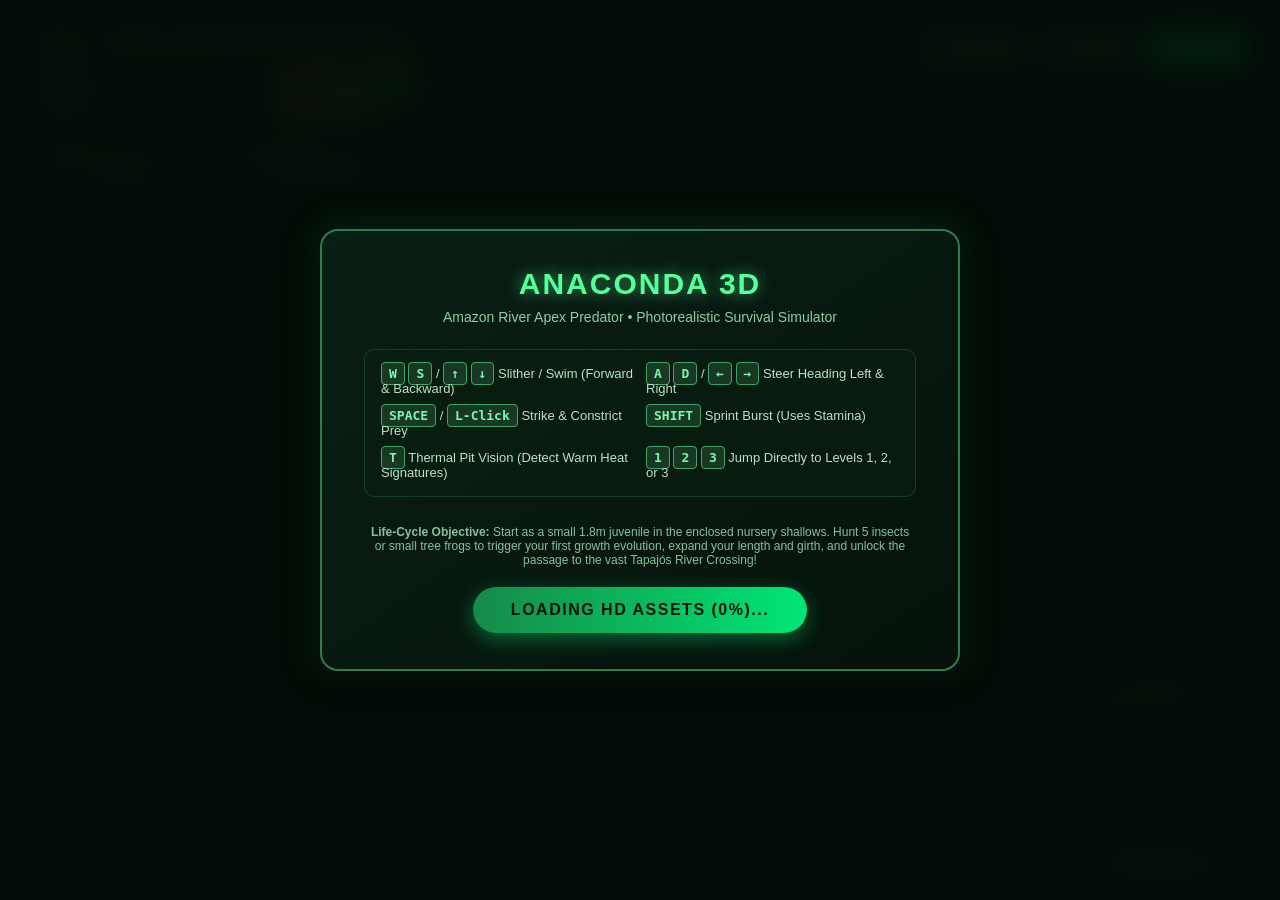
==== docs/index.html @ 53c2cc7c "Add GitHub Pages web game deployment, docs folder, and direct play links" ====
<!DOCTYPE html>
<html lang="en">
<head>
  <meta charset="UTF-8">
  <meta name="viewport" content="width=device-width, initial-scale=1.0, maximum-scale=1.0, user-scalable=no">
  <title>Anaconda: Amazon River Apex 3D - Photorealistic Survival</title>
  <link rel="stylesheet" href="style.css">
</head>
<body>
  <!-- 3D WebGL Canvas Container -->
  <div id="game-container">
    <canvas id="game-canvas"></canvas>
  </div>

  <!-- Thermal Vision CRT Scanline Screen Overlay -->
  <div id="thermal-overlay">
    <div class="thermal-scanlines"></div>
  </div>

  <!-- Fullscreen Dynamic Evolution Banner -->
  <div id="evolution-banner">
    <div class="evolution-heading">METAMORPHOSIS & EVOLUTION</div>
    <div class="evolution-title">Sub-Adult Evolution: Girth & Length Expanded!</div>
    <div class="evolution-desc">You are now large enough to navigate deep water channels and hunt mammals!</div>
  </div>

  <!-- In-Game UI Layer -->
  <div id="ui-overlay">
    <!-- Top HUD Bar -->
    <div class="top-bar">
      <!-- Player Stats & Growth Progression -->
      <div class="stats-panel interactive">
        <div class="current-level-badge">
          <span id="level-name-val">Level 1: The Shallows (Nursery Mudbank)</span>
          <span id="growth-stage-badge">STAGE 1</span>
        </div>

        <div class="stat-row">
          <span>Health</span>
          <div class="bar-container">
            <div id="health-fill" class="bar-fill"></div>
          </div>
        </div>
        <div class="stat-row">
          <span>Stamina</span>
          <div class="bar-container">
            <div id="stamina-fill" class="bar-fill"></div>
          </div>
        </div>
        <div class="stat-row">
          <span>Satiety</span>
          <div class="bar-container">
            <div id="hunger-fill" class="bar-fill"></div>
          </div>
        </div>

        <div class="info-display">
          <div class="info-item">SCORE: <span id="score-val">0</span></div>
          <div class="info-item">LENGTH: <span id="length-val">1.8m</span></div>
          <div class="info-item">GROWTH: <span id="apex-val">Juvenile</span></div>
          <div class="info-item">PREY: <span id="prey-count-val">0 (5 to evolve)</span></div>
        </div>
      </div>

      <!-- Quick Action Controls -->
      <div class="controls-panel interactive">
        <button id="btn-next-level" class="hud-btn" style="display:none;" title="Advance to Next Amazon Level">ADVANCE LEVEL &rarr;</button>
        <button id="btn-thermal" class="hud-btn" title="Toggle Thermal Pit Vision (T)">[T] THERMAL</button>
        <button id="btn-camera" class="hud-btn" title="Cycle Camera Views (C)">[C] CAMERA</button>
        <button id="btn-audio" class="hud-btn active" title="Mute Audio (M)">[M] AUDIO</button>
      </div>
    </div>

    <!-- Center Reticle / Strike Crosshair -->
    <div id="crosshair">
      <div class="crosshair-circle"></div>
    </div>

    <!-- Boss Encounter Health Bar -->
    <div id="boss-bar-panel">
      <div class="boss-title">
        <span>Titan Black Caiman (Prehistoric Apex Boss)</span>
        <span id="boss-hp-text">500 / 500</span>
      </div>
      <div class="boss-bar-track">
        <div id="boss-health-fill"></div>
      </div>
    </div>

    <!-- Bottom Notification Toast Stream -->
    <div id="notification-panel"></div>

    <!-- Tactical Radar HUD (Bottom Right) with Photorealistic Ancient Wood-Vine Frame -->
    <div class="radar-panel interactive">
      <img src="assets/art/tactical_hud.jpg" class="radar-photo-frame" alt="HUD Frame">
      <canvas id="radar-canvas"></canvas>
      <div class="radar-border-ring"></div>
      <div class="radar-label">BIO-RADAR</div>
    </div>

    <!-- Mobile Virtual Controls -->
    <div id="mobile-controls">
      <div id="joystick-base" class="joystick-base">
        <div id="joystick-thumb" class="joystick-thumb"></div>
      </div>
      <div class="mobile-actions">
        <button id="btn-mobile-strike" class="mobile-btn">STRIKE</button>
        <button id="btn-mobile-thermal" class="mobile-btn">HEAT</button>
      </div>
    </div>
  </div>

  <!-- Start Game & Tutorial Modal -->
  <div id="start-modal" class="modal-overlay">
    <div class="modal-card">
      <h1 class="modal-title">ANACONDA 3D</h1>
      <p class="modal-subtitle">Amazon River Apex Predator &bull; Photorealistic Survival Simulator</p>

      <div class="guide-grid">
        <div class="guide-item"><kbd>W</kbd> <kbd>S</kbd> / <kbd>&uarr;</kbd> <kbd>&darr;</kbd> Slither / Swim (Forward & Backward)</div>
        <div class="guide-item"><kbd>A</kbd> <kbd>D</kbd> / <kbd>&larr;</kbd> <kbd>&rarr;</kbd> Steer Heading Left & Right</div>
        <div class="guide-item"><kbd>SPACE</kbd> / <kbd>L-Click</kbd> Strike & Constrict Prey</div>
        <div class="guide-item"><kbd>SHIFT</kbd> Sprint Burst (Uses Stamina)</div>
        <div class="guide-item"><kbd>T</kbd> Thermal Pit Vision (Detect Warm Heat Signatures)</div>
        <div class="guide-item"><kbd>1</kbd> <kbd>2</kbd> <kbd>3</kbd> Jump Directly to Levels 1, 2, or 3</div>
      </div>

      <p style="font-size:12px; color:#85c29d; margin-bottom: 20px;">
        <strong>Life-Cycle Objective:</strong> Start as a small 1.8m juvenile in the enclosed nursery shallows. Hunt 5 insects or small tree frogs to trigger your first growth evolution, expand your length and girth, and unlock the passage to the vast Tapajós River Crossing!
      </p>

      <button id="start-btn" class="btn-start" disabled>LOADING HD ASSETS (0%)...</button>
    </div>
  </div>

  <!-- Engine Scripts -->
  <script src="libs/three.min.js"></script>
  <script src="assets.js"></script>
  <script src="audio.js"></script>
  <script src="radar.js"></script>
  <script src="snake.js"></script>
  <script src="world.js"></script>
  <script src="entities.js"></script>
  <script src="game.js"></script>
</body>
</html>
---- docs/style.css ----
* {
  margin: 0;
  padding: 0;
  box-sizing: border-box;
  user-select: none;
  -webkit-user-select: none;
}

html, body {
  width: 100%;
  height: 100%;
  overflow: hidden;
  background-color: #050d09;
  font-family: 'Segoe UI', -apple-system, BlinkMacSystemFont, Roboto, sans-serif;
  color: #e2f4e8;
}

#game-container {
  position: absolute;
  top: 0;
  left: 0;
  width: 100%;
  height: 100%;
  z-index: 1;
}

#game-canvas {
  width: 100%;
  height: 100%;
  display: block;
}

/* UI Overlay Layer */
#ui-overlay {
  position: absolute;
  top: 0;
  left: 0;
  width: 100%;
  height: 100%;
  z-index: 10;
  pointer-events: none;
  display: flex;
  flex-direction: column;
  justify-content: space-between;
  padding: 20px;
}

.interactive {
  pointer-events: auto;
}

/* Top Status Bar */
.top-bar {
  display: flex;
  justify-content: space-between;
  align-items: flex-start;
  width: 100%;
}

.stats-panel {
  background: rgba(8, 22, 14, 0.88);
  border: 1px solid rgba(50, 190, 110, 0.4);
  border-radius: 12px;
  padding: 14px 18px;
  backdrop-filter: blur(8px);
  box-shadow: 0 4px 20px rgba(0, 0, 0, 0.6), inset 0 0 15px rgba(35, 160, 85, 0.15);
  min-width: 320px;
}

.current-level-badge {
  font-size: 11px;
  font-weight: 800;
  letter-spacing: 1.5px;
  text-transform: uppercase;
  color: #55ff99;
  margin-bottom: 8px;
  display: flex;
  justify-content: space-between;
  border-bottom: 1px solid rgba(50, 190, 110, 0.25);
  padding-bottom: 5px;
}

.stat-row {
  margin-bottom: 7px;
  display: flex;
  align-items: center;
  justify-content: space-between;
  font-size: 12px;
  letter-spacing: 1px;
  text-transform: uppercase;
  color: #a8dfbc;
}

.stat-row:last-child {
  margin-bottom: 0;
}

.bar-container {
  width: 140px;
  height: 10px;
  background: rgba(20, 40, 26, 0.8);
  border: 1px solid rgba(50, 190, 110, 0.3);
  border-radius: 5px;
  overflow: hidden;
  position: relative;
}

.bar-fill {
  height: 100%;
  transition: width 0.2s ease-out;
}

#health-fill {
  background: linear-gradient(90deg, #d32f2f, #4caf50);
  width: 100%;
}

#stamina-fill {
  background: linear-gradient(90deg, #fbc02d, #00e676);
  width: 100%;
}

#hunger-fill {
  background: linear-gradient(90deg, #e65100, #ff9800);
  width: 70%;
}

.info-display {
  display: grid;
  grid-template-columns: 1fr 1fr;
  gap: 8px 14px;
  margin-top: 10px;
  padding-top: 8px;
  border-top: 1px solid rgba(50, 190, 110, 0.2);
}

.info-item {
  font-size: 11px;
  color: #7ab890;
}

.info-item span {
  font-weight: 700;
  color: #55ff99;
  font-size: 13px;
}

/* Center Crosshair */
#crosshair {
  position: absolute;
  top: 50%;
  left: 50%;
  transform: translate(-50%, -50%);
  width: 44px;
  height: 44px;
  pointer-events: none;
  opacity: 0.7;
  transition: opacity 0.2s, transform 0.15s;
}

#crosshair.strike-ready {
  opacity: 1;
  transform: translate(-50%, -50%) scale(1.15);
}

#crosshair::before, #crosshair::after {
  content: '';
  position: absolute;
  background: rgba(85, 255, 153, 0.75);
}

#crosshair::before {
  top: 50%;
  left: 0;
  width: 100%;
  height: 2px;
  transform: translateY(-50%);
}

#crosshair::after {
  left: 50%;
  top: 0;
  width: 2px;
  height: 100%;
  transform: translateX(-50%);
}

.crosshair-circle {
  position: absolute;
  top: 50%;
  left: 50%;
  width: 24px;
  height: 24px;
  border: 2px solid rgba(85, 255, 153, 0.85);
  border-radius: 50%;
  transform: translate(-50%, -50%);
}

/* Boss Health Bar */
#boss-bar-panel {
  position: absolute;
  top: 25px;
  left: 50%;
  transform: translateX(-50%);
  width: 420px;
  max-width: 90vw;
  background: rgba(20, 10, 10, 0.9);
  border: 2px solid #ff3333;
  border-radius: 10px;
  padding: 10px 16px;
  display: none;
  box-shadow: 0 0 25px rgba(255, 30, 30, 0.4);
}

.boss-title {
  display: flex;
  justify-content: space-between;
  font-weight: 800;
  letter-spacing: 2px;
  color: #ff5555;
  font-size: 13px;
  text-transform: uppercase;
  margin-bottom: 6px;
}

.boss-bar-track {
  width: 100%;
  height: 14px;
  background: rgba(50, 20, 20, 0.8);
  border-radius: 7px;
  overflow: hidden;
  border: 1px solid rgba(255, 50, 50, 0.5);
}

#boss-health-fill {
  width: 100%;
  height: 100%;
  background: linear-gradient(90deg, #990000, #ff1a1a);
  transition: width 0.2s ease-out;
}

/* Tactical Radar Frame (Bottom-Right) */
.radar-panel {
  position: absolute;
  bottom: 24px;
  right: 24px;
  width: 190px;
  height: 190px;
  background: radial-gradient(circle, rgba(6, 28, 16, 0.92) 0%, rgba(2, 12, 6, 0.98) 100%);
  border: 3px solid #236c3e;
  border-radius: 50%;
  box-shadow: 0 0 30px rgba(10, 60, 30, 0.7), inset 0 0 20px rgba(40, 180, 90, 0.35);
  overflow: hidden;
  display: flex;
  align-items: center;
  justify-content: center;
}

#radar-canvas {
  width: 100%;
  height: 100%;
  position: relative;
  z-index: 2;
}

.radar-photo-frame {
  position: absolute;
  top: 0;
  left: 0;
  width: 100%;
  height: 100%;
  object-fit: cover;
  opacity: 0.35;
  mix-blend-mode: screen;
  pointer-events: none;
  z-index: 1;
}

.radar-border-ring {
  position: absolute;
  top: 0;
  left: 0;
  width: 100%;
  height: 100%;
  border-radius: 50%;
  border: 1px dashed rgba(85, 255, 153, 0.4);
  pointer-events: none;
  animation: radarRotate 20s linear infinite;
}

@keyframes radarRotate {
  from { transform: rotate(0deg); }
  to { transform: rotate(360deg); }
}

.radar-label {
  position: absolute;
  bottom: 6px;
  font-size: 9px;
  letter-spacing: 1.5px;
  color: #55ff99;
  text-transform: uppercase;
  font-weight: 700;
  opacity: 0.8;
}

/* Action Log / Notification Toast */
#notification-panel {
  position: absolute;
  bottom: 25px;
  left: 25px;
  display: flex;
  flex-direction: column-reverse;
  gap: 8px;
  max-width: 360px;
}

.toast-msg {
  background: rgba(8, 26, 16, 0.88);
  border-left: 4px solid #00e676;
  padding: 10px 14px;
  border-radius: 6px;
  font-size: 13px;
  color: #d8f5e3;
  backdrop-filter: blur(6px);
  animation: slideIn 0.3s ease-out;
  box-shadow: 0 4px 15px rgba(0, 0, 0, 0.5);
}

.toast-boss {
  border-left-color: #ff3333;
  color: #ffbbbb;
}

.toast-digestion {
  border-left-color: #ffb300;
  color: #fff3c4;
}

.toast-evolution {
  border-left-color: #00e5ff;
  color: #e0f7fa;
  font-weight: 700;
  box-shadow: 0 0 20px rgba(0, 229, 255, 0.4);
}

@keyframes slideIn {
  from { opacity: 0; transform: translateX(-20px); }
  to { opacity: 1; transform: translateX(0); }
}

/* Controls Guide & Quick Actions (Top Right) */
.controls-panel {
  background: rgba(8, 22, 14, 0.88);
  border: 1px solid rgba(50, 190, 110, 0.4);
  border-radius: 12px;
  padding: 12px 16px;
  backdrop-filter: blur(8px);
  display: flex;
  gap: 10px;
}

.hud-btn {
  background: rgba(20, 50, 32, 0.8);
  border: 1px solid rgba(85, 255, 153, 0.5);
  color: #c5edd4;
  padding: 7px 12px;
  border-radius: 6px;
  font-size: 12px;
  font-weight: 600;
  cursor: pointer;
  letter-spacing: 0.5px;
  transition: all 0.2s;
}

.hud-btn:hover {
  background: rgba(40, 100, 60, 0.9);
  color: #ffffff;
  box-shadow: 0 0 10px rgba(85, 255, 153, 0.5);
}

.hud-btn.active {
  background: #00e676;
  color: #04180c;
  font-weight: 800;
  box-shadow: 0 0 15px #00e676;
}

/* Fullscreen Evolution Banner */
#evolution-banner {
  position: absolute;
  top: 15%;
  left: 50%;
  transform: translateX(-50%);
  background: linear-gradient(135deg, rgba(4, 25, 14, 0.95), rgba(1, 14, 7, 0.98));
  border: 2px solid #00e676;
  border-radius: 16px;
  padding: 24px 40px;
  box-shadow: 0 0 40px rgba(0, 230, 118, 0.5), inset 0 0 25px rgba(0, 230, 118, 0.2);
  display: none;
  flex-direction: column;
  align-items: center;
  z-index: 50;
  pointer-events: none;
  animation: bannerFade 4.5s ease-out forwards;
}

.evolution-heading {
  font-size: 13px;
  letter-spacing: 3px;
  text-transform: uppercase;
  color: #ffeb3b;
  font-weight: 800;
  margin-bottom: 6px;
}

.evolution-title {
  font-size: 22px;
  font-weight: 900;
  color: #ffffff;
  text-shadow: 0 0 15px #00e676;
  text-align: center;
  margin-bottom: 8px;
}

.evolution-desc {
  font-size: 13px;
  color: #a8e5be;
}

@keyframes bannerFade {
  0% { opacity: 0; transform: translate(-50%, -20px) scale(0.95); }
  10% { opacity: 1; transform: translate(-50%, 0) scale(1); }
  85% { opacity: 1; transform: translate(-50%, 0) scale(1); }
  100% { opacity: 0; transform: translate(-50%, -10px) scale(0.98); }
}

/* Fullscreen Modals */
.modal-overlay {
  position: absolute;
  top: 0;
  left: 0;
  width: 100%;
  height: 100%;
  background: rgba(4, 14, 8, 0.92);
  backdrop-filter: blur(12px);
  z-index: 100;
  display: flex;
  align-items: center;
  justify-content: center;
  pointer-events: auto;
}

.modal-card {
  background: linear-gradient(145deg, #0a1f14, #05120a);
  border: 2px solid #2e7d4d;
  border-radius: 18px;
  padding: 36px 42px;
  max-width: 640px;
  width: 90%;
  box-shadow: 0 10px 40px rgba(0, 0, 0, 0.8), 0 0 35px rgba(35, 160, 85, 0.3);
  text-align: center;
}

.modal-title {
  font-size: 30px;
  font-weight: 900;
  letter-spacing: 2px;
  text-transform: uppercase;
  color: #55ff99;
  text-shadow: 0 0 15px rgba(85, 255, 153, 0.6);
  margin-bottom: 8px;
}

.modal-subtitle {
  font-size: 14px;
  color: #8acfa4;
  margin-bottom: 24px;
}

.guide-grid {
  display: grid;
  grid-template-columns: 1fr 1fr;
  gap: 12px;
  text-align: left;
  margin-bottom: 28px;
  background: rgba(10, 30, 18, 0.65);
  padding: 16px;
  border-radius: 10px;
  border: 1px solid rgba(50, 150, 90, 0.3);
}

.guide-item {
  font-size: 13px;
  color: #b7e3c8;
}

.guide-item kbd {
  background: #183824;
  border: 1px solid #3ca568;
  padding: 3px 7px;
  border-radius: 4px;
  color: #79f8b1;
  font-weight: 700;
  font-family: monospace;
}

.btn-start {
  background: linear-gradient(90deg, #168a48, #00e676);
  color: #031409;
  border: none;
  font-size: 16px;
  font-weight: 800;
  letter-spacing: 1.5px;
  padding: 14px 38px;
  border-radius: 30px;
  cursor: pointer;
  box-shadow: 0 6px 20px rgba(0, 230, 118, 0.4);
  transition: transform 0.2s, box-shadow 0.2s;
  text-transform: uppercase;
}

.btn-start:hover {
  transform: translateY(-2px);
  box-shadow: 0 8px 30px rgba(0, 230, 118, 0.7);
}

/* Thermal Vision Screen Shader Overlay */
#thermal-overlay {
  position: absolute;
  top: 0;
  left: 0;
  width: 100%;
  height: 100%;
  pointer-events: none;
  z-index: 5;
  display: none;
  mix-blend-mode: screen;
  background: radial-gradient(circle, rgba(0, 150, 255, 0.18) 0%, rgba(20, 0, 70, 0.55) 100%);
}

#thermal-overlay.active {
  display: block;
}

.thermal-scanlines {
  position: absolute;
  top: 0;
  left: 0;
  width: 100%;
  height: 100%;
  background: repeating-linear-gradient(
    to bottom,
    transparent 0px,
    transparent 3px,
    rgba(0, 240, 255, 0.08) 3px,
    rgba(0, 240, 255, 0.08) 5px
  );
}

/* Mobile Virtual Joystick */
#mobile-controls {
  position: absolute;
  bottom: 25px;
  left: 25px;
  display: none;
  gap: 20px;
  pointer-events: auto;
}

.joystick-base {
  width: 120px;
  height: 120px;
  background: rgba(10, 35, 20, 0.65);
  border: 2px solid rgba(85, 255, 153, 0.5);
  border-radius: 50%;
  position: relative;
  touch-action: none;
}

.joystick-thumb {
  width: 50px;
  height: 50px;
  background: radial-gradient(circle, #55ff99, #1b6338);
  border-radius: 50%;
  position: absolute;
  top: 35px;
  left: 35px;
  box-shadow: 0 0 15px rgba(85, 255, 153, 0.7);
}

.mobile-actions {
  display: flex;
  flex-direction: column;
  gap: 12px;
  justify-content: flex-end;
}

.mobile-btn {
  width: 56px;
  height: 56px;
  border-radius: 50%;
  background: rgba(16, 45, 26, 0.85);
  border: 2px solid #55ff99;
  color: #ffffff;
  font-size: 11px;
  font-weight: 800;
  display: flex;
  align-items: center;
  justify-content: center;
  text-transform: uppercase;
}

@media (max-width: 800px) {
  #mobile-controls {
    display: flex;
  }
  .controls-panel {
    display: none;
  }
  .radar-panel {
    width: 140px;
    height: 140px;
    bottom: 15px;
    right: 15px;
  }
}
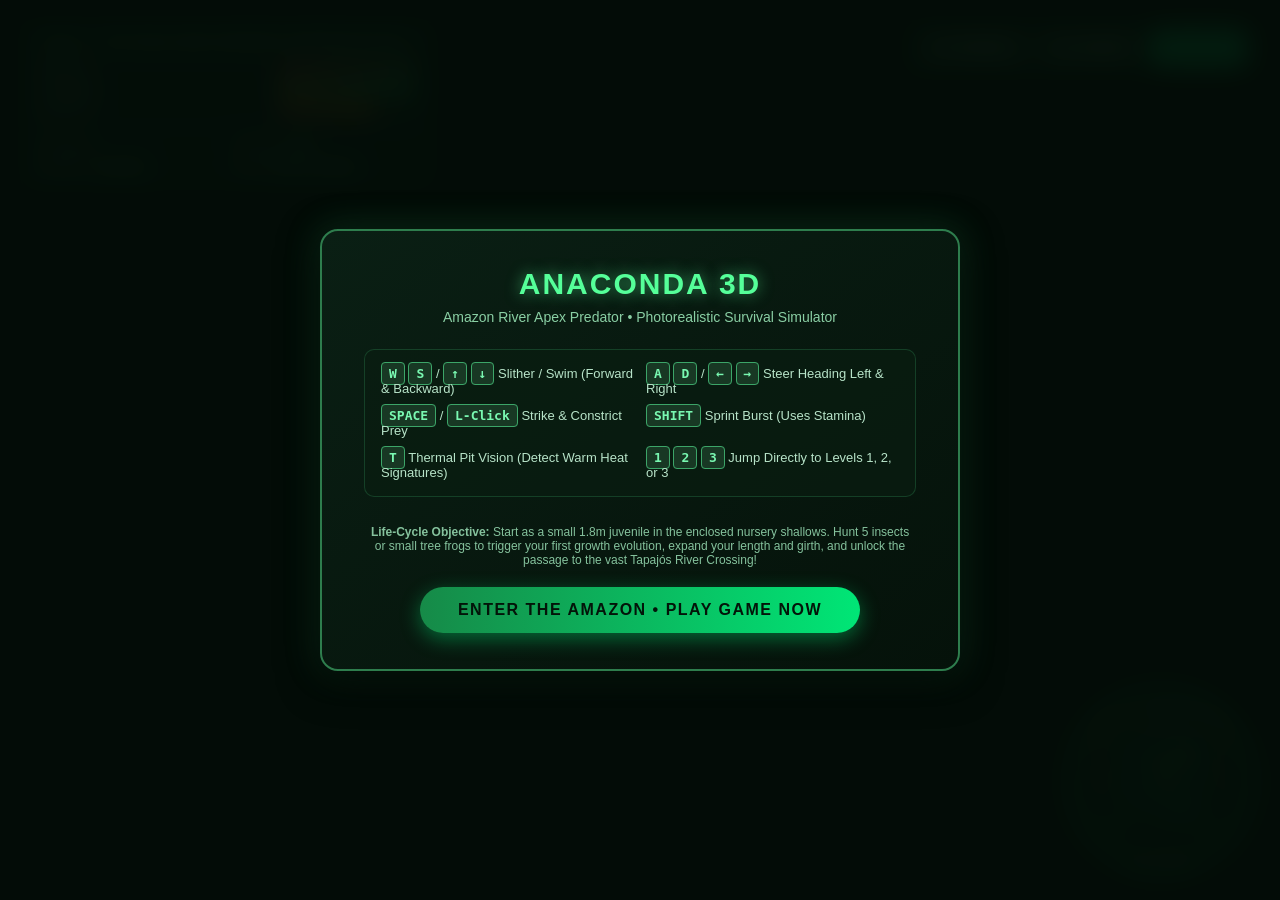
==== commit 210a637a: "Deploy 3D Anaconda survival game to repository root and docs with .nojekyll and syntax fixes" ====
--- a/docs/index.html
+++ b/docs/index.html
@@ -129,7 +129,7 @@
         <strong>Life-Cycle Objective:</strong> Start as a small 1.8m juvenile in the enclosed nursery shallows. Hunt 5 insects or small tree frogs to trigger your first growth evolution, expand your length and girth, and unlock the passage to the vast Tapajós River Crossing!
       </p>
 
-      <button id="start-btn" class="btn-start" disabled>LOADING HD ASSETS (0%)...</button>
+      <button id="start-btn" class="btn-start">ENTER THE AMAZON &bull; PLAY GAME NOW</button>
     </div>
   </div>
 
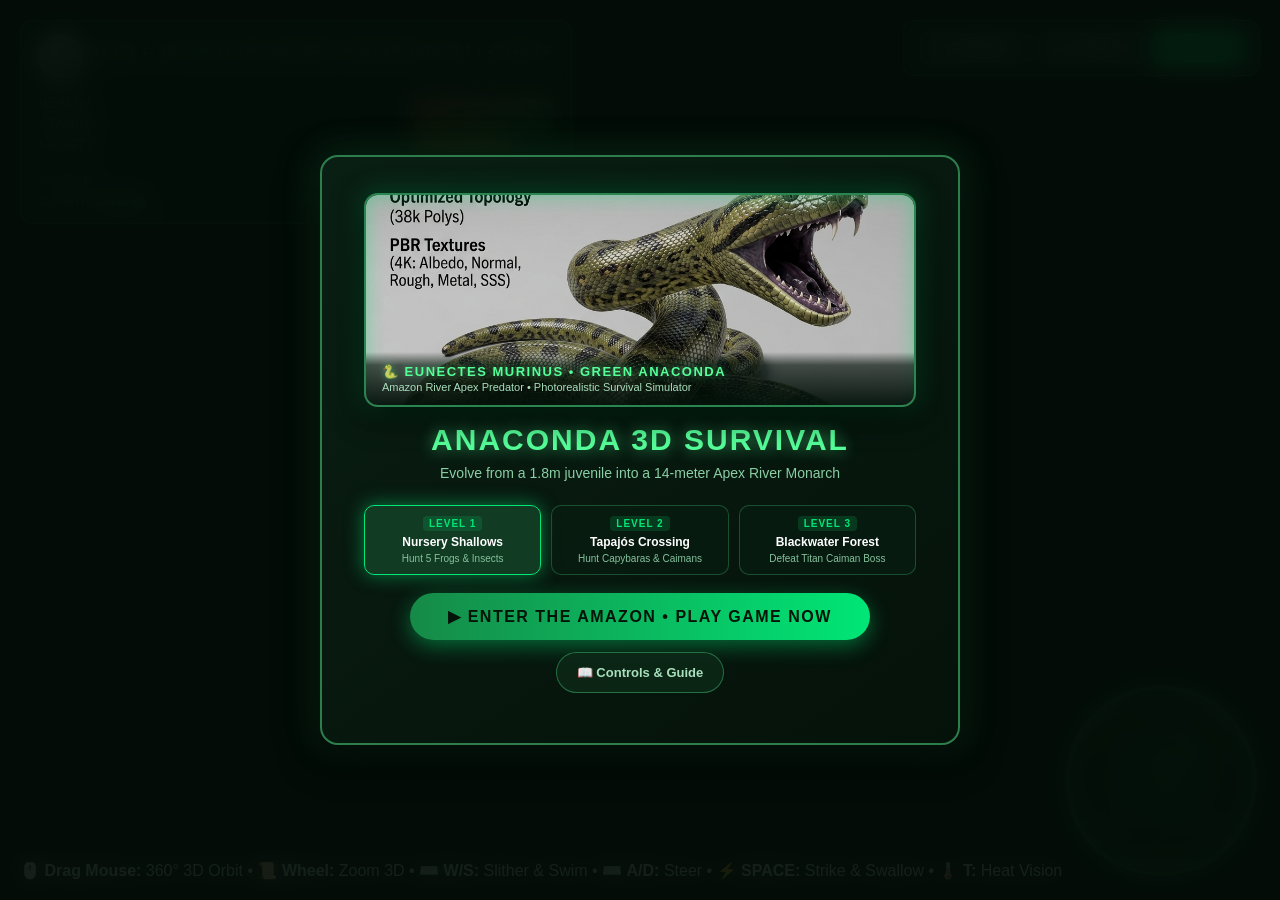
==== commit 5f5fc406: "Add hero Python image, interactive menu with level selection, floating action HUD, continuous slithe" ====
--- a/docs/index.html
+++ b/docs/index.html
@@ -28,11 +28,14 @@
   <div id="ui-overlay">
     <!-- Top HUD Bar -->
     <div class="top-bar">
-      <!-- Player Stats & Growth Progression -->
+      <!-- Player Stats & Growth Progression with Python Avatar -->
       <div class="stats-panel interactive">
-        <div class="current-level-badge">
-          <span id="level-name-val">Level 1: The Shallows (Nursery Mudbank)</span>
-          <span id="growth-stage-badge">STAGE 1</span>
+        <div class="hud-header-row">
+          <img src="assets/art/anaconda_model.jpg" class="python-hud-avatar" alt="Python / Anaconda">
+          <div class="current-level-badge">
+            <span id="level-name-val">Level 1: The Shallows (Nursery Mudbank)</span>
+            <span id="growth-stage-badge">STAGE 1 &bull; JUVENILE</span>
+          </div>
         </div>
 
         <div class="stat-row">
@@ -87,6 +90,21 @@
       </div>
     </div>
 
+    <!-- Persistent Bottom 3D Controls Hint Badge -->
+    <div class="controls-hint-badge">
+      <span>🖱️ <b>Drag Mouse:</b> 360° 3D Orbit</span>
+      <span class="dot">•</span>
+      <span>📜 <b>Wheel:</b> Zoom 3D</span>
+      <span class="dot">•</span>
+      <span>⌨️ <b>W/S:</b> Slither &amp; Swim</span>
+      <span class="dot">•</span>
+      <span>⌨️ <b>A/D:</b> Steer</span>
+      <span class="dot">•</span>
+      <span>⚡ <b>SPACE:</b> Strike &amp; Swallow</span>
+      <span class="dot">•</span>
+      <span>🌡️ <b>T:</b> Heat Vision</span>
+    </div>
+
     <!-- Bottom Notification Toast Stream -->
     <div id="notification-panel"></div>
 
@@ -107,29 +125,66 @@
         <button id="btn-mobile-strike" class="mobile-btn">STRIKE</button>
         <button id="btn-mobile-thermal" class="mobile-btn">HEAT</button>
       </div>
-    </div>
-  </div>
-
-  <!-- Start Game & Tutorial Modal -->
+    <!-- Desktop & Mobile In-Game Floating Action HUD -->
+    <div id="action-hud" class="interactive">
+      <button id="hud-steer-left" class="hud-action-btn" title="Steer Left (A / Left Arrow)">◀ STEER</button>
+      <button id="hud-strike" class="hud-action-btn strike-btn" title="Strike Prey (Space / Click)">🎯 STRIKE</button>
+      <button id="hud-boost" class="hud-action-btn boost-btn" title="Sprint Boost (Shift / W)">⚡ BOOST</button>
+      <button id="hud-steer-right" class="hud-action-btn" title="Steer Right (D / Right Arrow)">STEER ▶</button>
+    </div>
+  </div>
+
+  <!-- Start Game & Interactive Menu Modal -->
   <div id="start-modal" class="modal-overlay">
     <div class="modal-card">
-      <h1 class="modal-title">ANACONDA 3D</h1>
-      <p class="modal-subtitle">Amazon River Apex Predator &bull; Photorealistic Survival Simulator</p>
-
-      <div class="guide-grid">
-        <div class="guide-item"><kbd>W</kbd> <kbd>S</kbd> / <kbd>&uarr;</kbd> <kbd>&darr;</kbd> Slither / Swim (Forward & Backward)</div>
+      <!-- Hero Python Image Banner -->
+      <div class="hero-python-card">
+        <div class="hero-img-frame">
+          <img src="assets/art/anaconda_model.jpg" alt="Realistic Green Anaconda Python" class="hero-python-img" id="hero-python-img">
+          <div class="hero-glow-border"></div>
+          <div class="hero-caption">
+            <span class="species-title">🐍 EUNECTES MURINUS &bull; GREEN ANACONDA</span>
+            <span class="species-sub">Amazon River Apex Predator &bull; Photorealistic Survival Simulator</span>
+          </div>
+        </div>
+      </div>
+
+      <h1 class="modal-title">ANACONDA 3D SURVIVAL</h1>
+      <p class="modal-subtitle">Evolve from a 1.8m juvenile into a 14-meter Apex River Monarch</p>
+
+      <!-- Interactive Level Selector -->
+      <div class="level-select-row">
+        <button class="level-card active" data-level="1" id="lvl-card-1">
+          <span class="lvl-badge">LEVEL 1</span>
+          <span class="lvl-title">Nursery Shallows</span>
+          <span class="lvl-desc">Hunt 5 Frogs & Insects</span>
+        </button>
+        <button class="level-card" data-level="2" id="lvl-card-2">
+          <span class="lvl-badge">LEVEL 2</span>
+          <span class="lvl-title">Tapajós Crossing</span>
+          <span class="lvl-desc">Hunt Capybaras & Caimans</span>
+        </button>
+        <button class="level-card" data-level="3" id="lvl-card-3">
+          <span class="lvl-badge">LEVEL 3</span>
+          <span class="lvl-title">Blackwater Forest</span>
+          <span class="lvl-desc">Defeat Titan Caiman Boss</span>
+        </button>
+      </div>
+
+      <!-- Action Buttons -->
+      <div class="menu-action-buttons">
+        <button id="start-btn" class="btn-start pulse-btn">▶ ENTER THE AMAZON &bull; PLAY GAME NOW</button>
+        <button id="btn-toggle-guide" class="btn-guide-toggle">📖 Controls & Guide</button>
+      </div>
+
+      <div id="guide-drawer" class="guide-grid" style="display:none;">
+        <div class="guide-item"><kbd>W</kbd> <kbd>S</kbd> / <kbd>&uarr;</kbd> <kbd>&darr;</kbd> Sprint / Stalking Slowdown</div>
         <div class="guide-item"><kbd>A</kbd> <kbd>D</kbd> / <kbd>&larr;</kbd> <kbd>&rarr;</kbd> Steer Heading Left & Right</div>
         <div class="guide-item"><kbd>SPACE</kbd> / <kbd>L-Click</kbd> Strike & Constrict Prey</div>
         <div class="guide-item"><kbd>SHIFT</kbd> Sprint Burst (Uses Stamina)</div>
-        <div class="guide-item"><kbd>T</kbd> Thermal Pit Vision (Detect Warm Heat Signatures)</div>
-        <div class="guide-item"><kbd>1</kbd> <kbd>2</kbd> <kbd>3</kbd> Jump Directly to Levels 1, 2, or 3</div>
-      </div>
-
-      <p style="font-size:12px; color:#85c29d; margin-bottom: 20px;">
-        <strong>Life-Cycle Objective:</strong> Start as a small 1.8m juvenile in the enclosed nursery shallows. Hunt 5 insects or small tree frogs to trigger your first growth evolution, expand your length and girth, and unlock the passage to the vast Tapajós River Crossing!
-      </p>
-
-      <button id="start-btn" class="btn-start">ENTER THE AMAZON &bull; PLAY GAME NOW</button>
+        <div class="guide-item"><kbd>T</kbd> Thermal Pit Vision (Detect Heat Signatures)</div>
+        <div class="guide-item"><kbd>Mouse Move</kbd> Natural Pointer Steering</div>
+      </div>
     </div>
   </div>
 
--- a/docs/style.css
+++ b/docs/style.css
@@ -625,3 +625,239 @@
     right: 15px;
   }
 }
+
+/* ==========================================================================
+   Hero Python Image Banner & Interactive Game UI Overhaul
+   ========================================================================== */
+
+/* Hero Python Image Card */
+.hero-python-card {
+  width: 100%;
+  margin-bottom: 16px;
+  position: relative;
+  border-radius: 14px;
+  overflow: hidden;
+  box-shadow: 0 8px 32px rgba(0, 0, 0, 0.85), 0 0 25px rgba(0, 230, 118, 0.35);
+  border: 2px solid rgba(85, 255, 153, 0.5);
+  background: #020b06;
+}
+
+.hero-img-frame {
+  position: relative;
+  width: 100%;
+  height: 210px;
+  overflow: hidden;
+  background: #041009;
+}
+
+.hero-python-img {
+  width: 100%;
+  height: 100%;
+  object-fit: cover;
+  object-position: center 30%;
+  display: block;
+  transition: transform 0.6s cubic-bezier(0.2, 0.8, 0.2, 1);
+}
+
+.hero-python-card:hover .hero-python-img {
+  transform: scale(1.05);
+}
+
+.hero-glow-border {
+  position: absolute;
+  top: 0;
+  left: 0;
+  right: 0;
+  bottom: 0;
+  box-shadow: inset 0 0 20px rgba(0, 230, 118, 0.4);
+  pointer-events: none;
+}
+
+.hero-caption {
+  position: absolute;
+  bottom: 0;
+  left: 0;
+  right: 0;
+  padding: 12px 16px;
+  background: linear-gradient(0deg, rgba(2, 15, 8, 0.95) 0%, rgba(2, 15, 8, 0.65) 75%, transparent 100%);
+  display: flex;
+  flex-direction: column;
+  text-align: left;
+}
+
+.species-title {
+  font-size: 13px;
+  font-weight: 800;
+  letter-spacing: 1.5px;
+  color: #55ff99;
+  text-shadow: 0 0 8px rgba(85, 255, 153, 0.5);
+}
+
+.species-sub {
+  font-size: 11px;
+  color: #a8dfbc;
+  margin-top: 2px;
+}
+
+/* Python HUD Avatar */
+.hud-header-row {
+  display: flex;
+  align-items: center;
+  gap: 12px;
+  margin-bottom: 10px;
+  border-bottom: 1px solid rgba(50, 190, 110, 0.25);
+  padding-bottom: 6px;
+}
+
+.python-hud-avatar {
+  width: 44px;
+  height: 44px;
+  border-radius: 50%;
+  object-fit: cover;
+  border: 2px solid #55ff99;
+  box-shadow: 0 0 12px rgba(85, 255, 153, 0.45);
+}
+
+/* Interactive Level Select Row */
+.level-select-row {
+  display: grid;
+  grid-template-columns: repeat(3, 1fr);
+  gap: 10px;
+  margin-bottom: 18px;
+}
+
+.level-card {
+  background: rgba(8, 28, 16, 0.75);
+  border: 1.5px solid rgba(50, 160, 95, 0.4);
+  border-radius: 10px;
+  padding: 10px 8px;
+  cursor: pointer;
+  display: flex;
+  flex-direction: column;
+  align-items: center;
+  gap: 4px;
+  transition: all 0.25s ease;
+  color: #e2f4e8;
+}
+
+.level-card:hover {
+  background: rgba(14, 48, 28, 0.92);
+  border-color: #55ff99;
+  transform: translateY(-2px);
+  box-shadow: 0 4px 15px rgba(0, 230, 118, 0.3);
+}
+
+.level-card.active {
+  background: rgba(18, 62, 36, 0.95);
+  border-color: #00e676;
+  box-shadow: 0 0 18px rgba(0, 230, 118, 0.5);
+}
+
+.lvl-badge {
+  font-size: 10px;
+  font-weight: 800;
+  letter-spacing: 1px;
+  color: #00e676;
+  background: rgba(0, 230, 118, 0.15);
+  padding: 2px 6px;
+  border-radius: 4px;
+}
+
+.lvl-title {
+  font-size: 12px;
+  font-weight: 700;
+  color: #ffffff;
+}
+
+.lvl-desc {
+  font-size: 10px;
+  color: #85c29d;
+  text-align: center;
+}
+
+/* Action Buttons & Pulse */
+.menu-action-buttons {
+  display: flex;
+  gap: 12px;
+  justify-content: center;
+  align-items: center;
+  margin-bottom: 14px;
+  flex-wrap: wrap;
+}
+
+.pulse-btn {
+  animation: pulseGlow 1.8s infinite;
+}
+
+@keyframes pulseGlow {
+  0% { box-shadow: 0 0 15px rgba(0, 230, 118, 0.4); transform: scale(1); }
+  50% { box-shadow: 0 0 30px rgba(0, 230, 118, 0.85); transform: scale(1.02); }
+  100% { box-shadow: 0 0 15px rgba(0, 230, 118, 0.4); transform: scale(1); }
+}
+
+.btn-guide-toggle {
+  background: rgba(14, 40, 24, 0.85);
+  border: 1px solid rgba(85, 255, 153, 0.35);
+  color: #a8dfbc;
+  padding: 12px 20px;
+  border-radius: 25px;
+  cursor: pointer;
+  font-weight: 700;
+  font-size: 13px;
+  transition: all 0.2s;
+}
+
+.btn-guide-toggle:hover {
+  background: rgba(22, 65, 38, 0.95);
+  color: #55ff99;
+  border-color: #55ff99;
+}
+
+/* In-Game Floating Action HUD */
+#action-hud {
+  position: absolute;
+  bottom: 25px;
+  left: 50%;
+  transform: translateX(-50%);
+  display: flex;
+  gap: 10px;
+  z-index: 20;
+  pointer-events: auto;
+}
+
+.hud-action-btn {
+  background: rgba(6, 22, 13, 0.88);
+  border: 1.5px solid rgba(50, 190, 100, 0.45);
+  color: #55ff99;
+  font-size: 13px;
+  font-weight: 800;
+  letter-spacing: 1px;
+  padding: 12px 18px;
+  border-radius: 30px;
+  cursor: pointer;
+  backdrop-filter: blur(8px);
+  box-shadow: 0 4px 15px rgba(0, 0, 0, 0.5);
+  transition: all 0.15s ease;
+  user-select: none;
+  -webkit-user-select: none;
+}
+
+.hud-action-btn:hover, .hud-action-btn:active {
+  background: rgba(18, 65, 36, 0.95);
+  border-color: #00e676;
+  transform: scale(1.05);
+  box-shadow: 0 0 20px rgba(0, 230, 118, 0.5);
+}
+
+.hud-action-btn.strike-btn {
+  background: linear-gradient(135deg, #1b5e20, #00c853);
+  color: #041209;
+  border-color: #69f0ae;
+}
+
+.hud-action-btn.boost-btn {
+  background: linear-gradient(135deg, #e65100, #ff9100);
+  color: #1a0800;
+  border-color: #ffd180;
+}
+
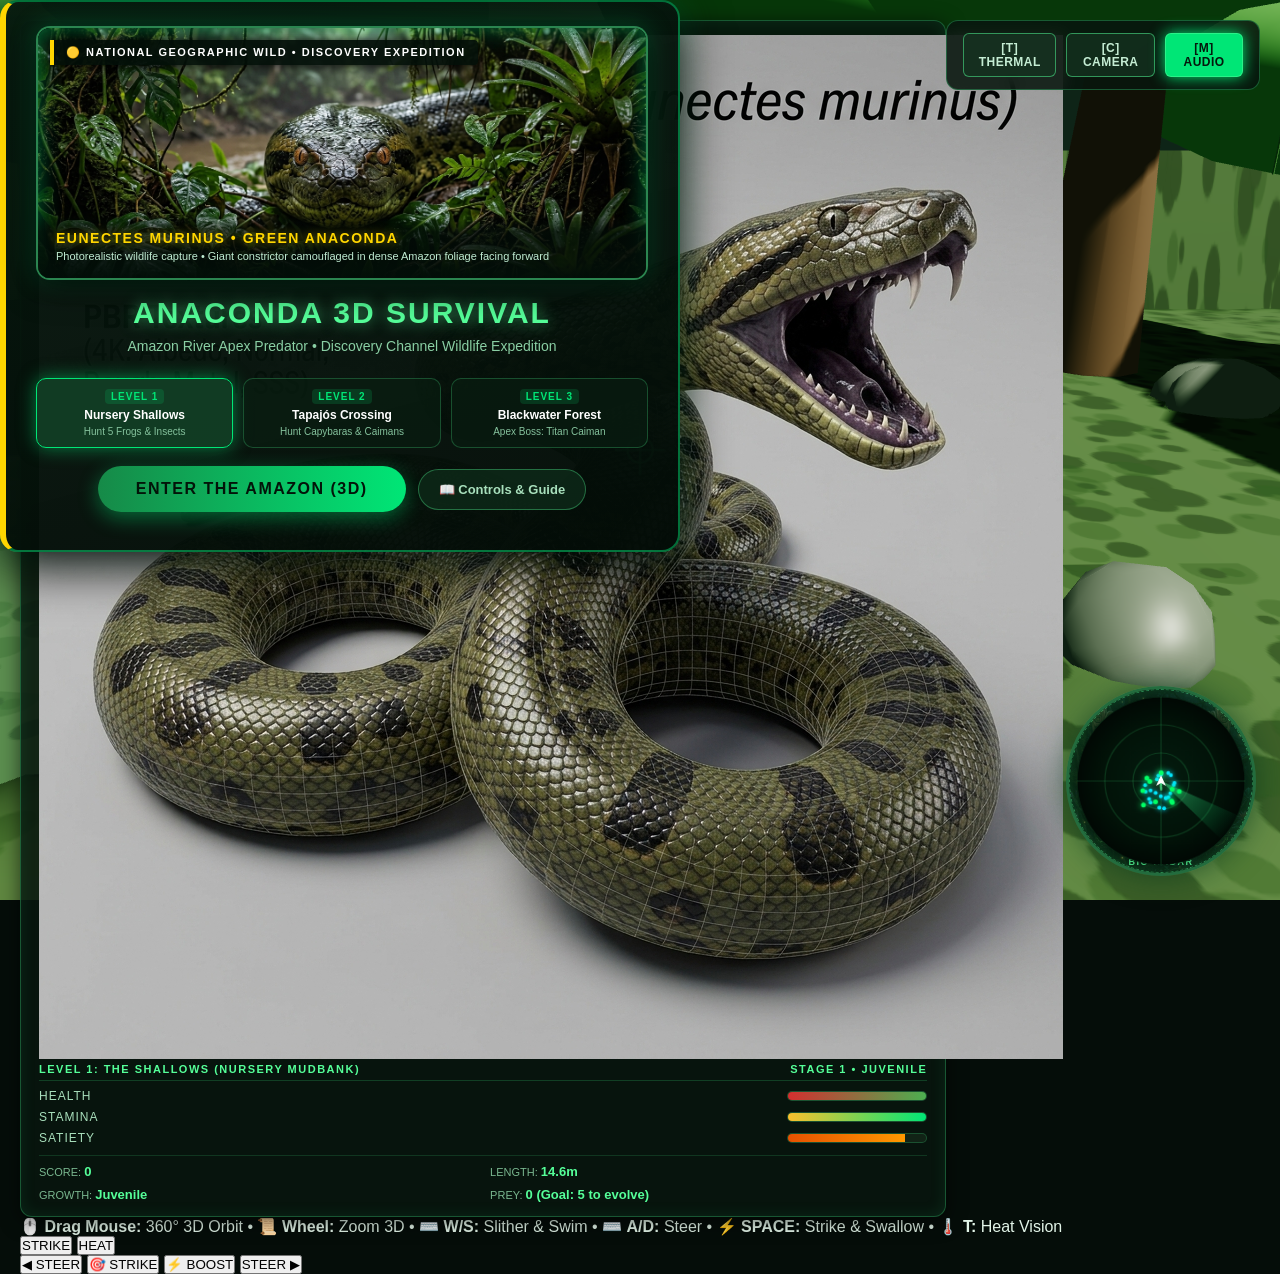
==== commit 006ba0ed: "Overhaul UI with Discovery/NatGeo Python image, fix play button launch, and add crash-proof render l" ====
--- a/docs/index.html
+++ b/docs/index.html
@@ -125,6 +125,8 @@
         <button id="btn-mobile-strike" class="mobile-btn">STRIKE</button>
         <button id="btn-mobile-thermal" class="mobile-btn">HEAT</button>
       </div>
+    </div>
+
     <!-- Desktop & Mobile In-Game Floating Action HUD -->
     <div id="action-hud" class="interactive">
       <button id="hud-steer-left" class="hud-action-btn" title="Steer Left (A / Left Arrow)">◀ STEER</button>
@@ -134,47 +136,52 @@
     </div>
   </div>
 
-  <!-- Start Game & Interactive Menu Modal -->
+  <!-- Start Game & Interactive Menu Modal (Discovery Channel & Nat Geo Style) -->
   <div id="start-modal" class="modal-overlay">
     <div class="modal-card">
-      <!-- Hero Python Image Banner -->
+      <!-- Hero Python Image Banner (Discovery Channel & National Geographic Photography) -->
       <div class="hero-python-card">
         <div class="hero-img-frame">
-          <img src="assets/art/anaconda_model.jpg" alt="Realistic Green Anaconda Python" class="hero-python-img" id="hero-python-img">
+          <img src="assets/art/python_forest_facing.jpg" alt="Giant Wild Python in Amazon Rainforest" class="hero-python-img" id="hero-python-img">
           <div class="hero-glow-border"></div>
+          <div class="hero-natgeo-tag">
+            <span>🟡 NATIONAL GEOGRAPHIC WILD &bull; DISCOVERY EXPEDITION</span>
+          </div>
           <div class="hero-caption">
-            <span class="species-title">🐍 EUNECTES MURINUS &bull; GREEN ANACONDA</span>
-            <span class="species-sub">Amazon River Apex Predator &bull; Photorealistic Survival Simulator</span>
+            <span class="species-title">EUNECTES MURINUS &bull; GREEN ANACONDA</span>
+            <span class="species-sub">Photorealistic wildlife capture &bull; Giant constrictor camouflaged in dense Amazon foliage facing forward</span>
           </div>
         </div>
       </div>
 
       <h1 class="modal-title">ANACONDA 3D SURVIVAL</h1>
-      <p class="modal-subtitle">Evolve from a 1.8m juvenile into a 14-meter Apex River Monarch</p>
-
-      <!-- Interactive Level Selector -->
+      <p class="modal-subtitle">Amazon River Apex Predator &bull; Discovery Channel Wildlife Expedition</p>
+
+      <!-- Interactive Expedition Level Selector -->
       <div class="level-select-row">
-        <button class="level-card active" data-level="1" id="lvl-card-1">
+        <button class="level-card active" data-level="1" id="lvl-card-1" onclick="window.launchGame(1)">
           <span class="lvl-badge">LEVEL 1</span>
           <span class="lvl-title">Nursery Shallows</span>
           <span class="lvl-desc">Hunt 5 Frogs & Insects</span>
         </button>
-        <button class="level-card" data-level="2" id="lvl-card-2">
+        <button class="level-card" data-level="2" id="lvl-card-2" onclick="window.launchGame(2)">
           <span class="lvl-badge">LEVEL 2</span>
           <span class="lvl-title">Tapajós Crossing</span>
           <span class="lvl-desc">Hunt Capybaras & Caimans</span>
         </button>
-        <button class="level-card" data-level="3" id="lvl-card-3">
+        <button class="level-card" data-level="3" id="lvl-card-3" onclick="window.launchGame(3)">
           <span class="lvl-badge">LEVEL 3</span>
           <span class="lvl-title">Blackwater Forest</span>
-          <span class="lvl-desc">Defeat Titan Caiman Boss</span>
+          <span class="lvl-desc">Apex Boss: Titan Caiman</span>
         </button>
       </div>
 
       <!-- Action Buttons -->
       <div class="menu-action-buttons">
-        <button id="start-btn" class="btn-start pulse-btn">▶ ENTER THE AMAZON &bull; PLAY GAME NOW</button>
-        <button id="btn-toggle-guide" class="btn-guide-toggle">📖 Controls & Guide</button>
+        <button id="start-btn" class="btn-start pulse-btn" onclick="window.launchGame(1)">
+          ▶ START EXPEDITION &bull; PLAY GAME NOW
+        </button>
+        <button id="btn-toggle-guide" class="btn-guide-toggle" type="button">📖 Controls & Guide</button>
       </div>
 
       <div id="guide-drawer" class="guide-grid" style="display:none;">
@@ -187,6 +194,26 @@
       </div>
     </div>
   </div>
+
+  <script>
+    // Fail-safe global game launcher (Runs instantly on user click with 0 ms delay)
+    window.launchGame = function(lvl) {
+      try {
+        var modal = document.getElementById('start-modal');
+        if (modal) modal.style.display = 'none';
+        if (window.gameInstance) {
+          window.gameInstance.startGame(lvl || 1);
+        } else if (window.initGame) {
+          window.initGame();
+          if (window.gameInstance) window.gameInstance.startGame(lvl || 1);
+        }
+      } catch (err) {
+        console.error("Game launch error:", err);
+        var m = document.getElementById('start-modal');
+        if (m) m.style.display = 'none';
+      }
+    };
+  </script>
 
   <!-- Engine Scripts -->
   <script src="libs/three.min.js"></script>
--- a/docs/style.css
+++ b/docs/style.css
@@ -441,25 +441,35 @@
   top: 0;
   left: 0;
   width: 100%;
-  height: 100%;
-  background: rgba(4, 14, 8, 0.92);
-  backdrop-filter: blur(12px);
-  z-index: 100;
+.modal-overlay {
+  position: fixed;
+  top: 0;
+  left: 0;
+  width: 100vw;
+  height: 100vh;
+  background: radial-gradient(circle at center, rgba(4, 18, 10, 0.85) 0%, rgba(2, 8, 4, 0.97) 100%);
+  backdrop-filter: blur(8px);
+  z-index: 1000;
   display: flex;
   align-items: center;
   justify-content: center;
   pointer-events: auto;
+  overflow-y: auto;
+  padding: 16px;
 }
 
 .modal-card {
-  background: linear-gradient(145deg, #0a1f14, #05120a);
-  border: 2px solid #2e7d4d;
+  background: linear-gradient(165deg, rgba(8, 26, 16, 0.96), rgba(3, 12, 7, 0.98));
+  border: 2px solid rgba(0, 230, 118, 0.45);
+  border-left: 6px solid #ffd600; /* National Geographic signature yellow accent */
   border-radius: 18px;
-  padding: 36px 42px;
-  max-width: 640px;
-  width: 90%;
-  box-shadow: 0 10px 40px rgba(0, 0, 0, 0.8), 0 0 35px rgba(35, 160, 85, 0.3);
+  padding: 24px 30px;
+  max-width: 680px;
+  width: 100%;
+  box-shadow: 0 15px 50px rgba(0, 0, 0, 0.95), 0 0 35px rgba(0, 230, 118, 0.25);
   text-align: center;
+  position: relative;
+  z-index: 1001;
 }
 
 .modal-title {
@@ -645,7 +655,7 @@
 .hero-img-frame {
   position: relative;
   width: 100%;
-  height: 210px;
+  height: 250px;
   overflow: hidden;
   background: #041009;
 }
@@ -654,13 +664,33 @@
   width: 100%;
   height: 100%;
   object-fit: cover;
-  object-position: center 30%;
+  object-position: center 35%;
   display: block;
   transition: transform 0.6s cubic-bezier(0.2, 0.8, 0.2, 1);
 }
 
 .hero-python-card:hover .hero-python-img {
-  transform: scale(1.05);
+  transform: scale(1.04);
+}
+
+.hero-natgeo-tag {
+  position: absolute;
+  top: 12px;
+  left: 12px;
+  background: rgba(3, 15, 8, 0.92);
+  border-left: 4px solid #ffd600;
+  color: #ffffff;
+  font-size: 11px;
+  font-weight: 800;
+  letter-spacing: 1.5px;
+  padding: 6px 12px;
+  border-radius: 0 4px 4px 0;
+  box-shadow: 0 2px 10px rgba(0, 0, 0, 0.85);
+  display: flex;
+  align-items: center;
+  gap: 6px;
+  text-transform: uppercase;
+  z-index: 5;
 }
 
 .hero-glow-border {
@@ -669,8 +699,9 @@
   left: 0;
   right: 0;
   bottom: 0;
-  box-shadow: inset 0 0 20px rgba(0, 230, 118, 0.4);
+  box-shadow: inset 0 0 25px rgba(0, 230, 118, 0.45);
   pointer-events: none;
+  z-index: 4;
 }
 
 .hero-caption {
@@ -678,25 +709,27 @@
   bottom: 0;
   left: 0;
   right: 0;
-  padding: 12px 16px;
-  background: linear-gradient(0deg, rgba(2, 15, 8, 0.95) 0%, rgba(2, 15, 8, 0.65) 75%, transparent 100%);
+  padding: 14px 18px;
+  background: linear-gradient(0deg, rgba(2, 12, 7, 0.98) 0%, rgba(2, 12, 7, 0.72) 75%, transparent 100%);
   display: flex;
   flex-direction: column;
   text-align: left;
+  z-index: 5;
 }
 
 .species-title {
-  font-size: 13px;
-  font-weight: 800;
+  font-size: 14px;
+  font-weight: 900;
   letter-spacing: 1.5px;
-  color: #55ff99;
-  text-shadow: 0 0 8px rgba(85, 255, 153, 0.5);
+  color: #ffd600;
+  text-shadow: 0 0 10px rgba(255, 214, 0, 0.5);
 }
 
 .species-sub {
   font-size: 11px;
-  color: #a8dfbc;
-  margin-top: 2px;
+  color: #c0ebd2;
+  margin-top: 3px;
+  line-height: 1.35;
 }
 
 /* Python HUD Avatar */
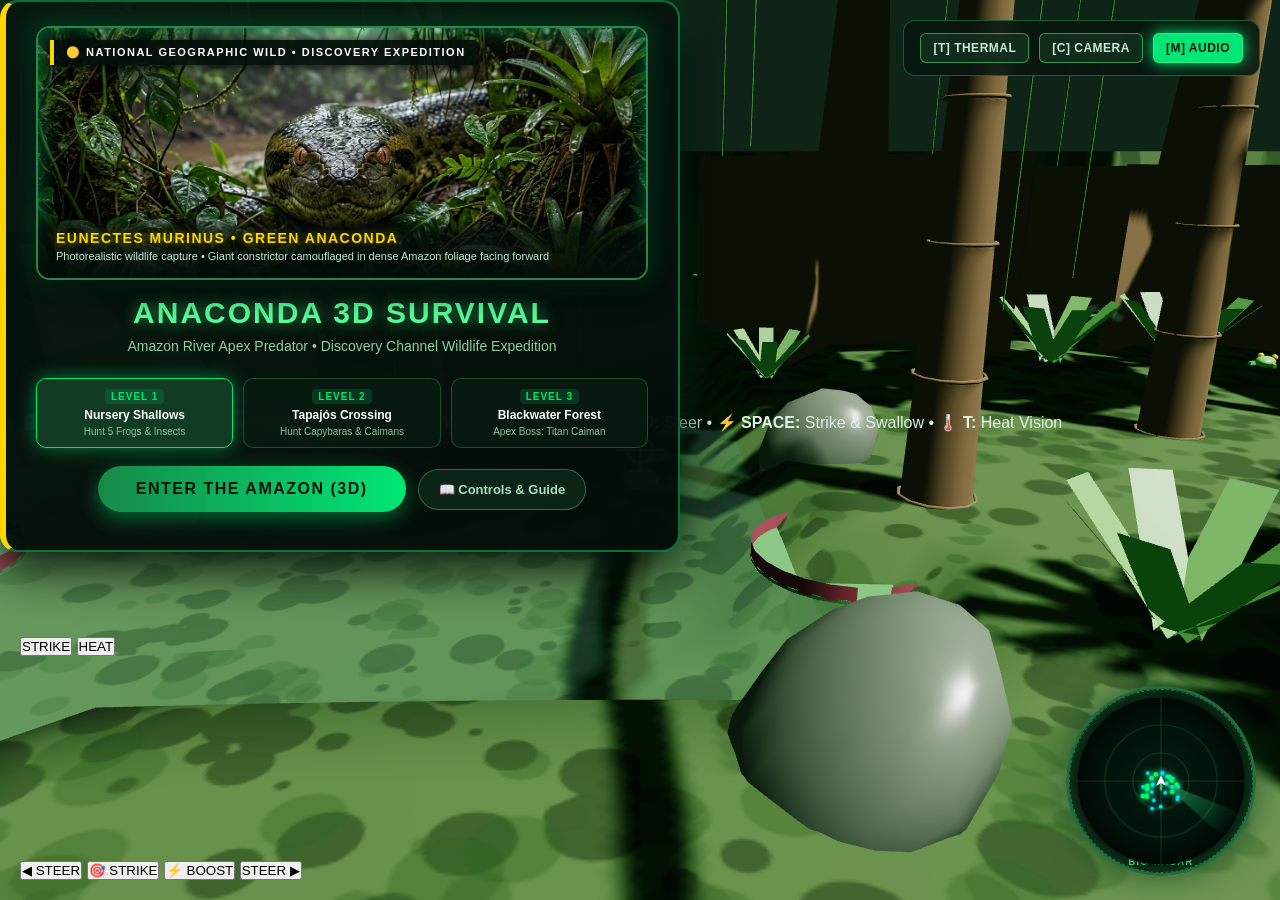
==== commit dab2f382: "Enhance 3D rainforest graphics with realistic palm trees, canopy trees, ferns, water lilies, river m" ====
--- a/docs/index.html
+++ b/docs/index.html
@@ -4,7 +4,7 @@
   <meta charset="UTF-8">
   <meta name="viewport" content="width=device-width, initial-scale=1.0, maximum-scale=1.0, user-scalable=no">
   <title>Anaconda: Amazon River Apex 3D - Photorealistic Survival</title>
-  <link rel="stylesheet" href="style.css">
+  <link rel="stylesheet" href="style.css?v=4">
 </head>
 <body>
   <!-- 3D WebGL Canvas Container -->
@@ -31,7 +31,7 @@
       <!-- Player Stats & Growth Progression with Python Avatar -->
       <div class="stats-panel interactive">
         <div class="hud-header-row">
-          <img src="assets/art/anaconda_model.jpg" class="python-hud-avatar" alt="Python / Anaconda">
+          <div class="hud-snake-badge">🐍</div>
           <div class="current-level-badge">
             <span id="level-name-val">Level 1: The Shallows (Nursery Mudbank)</span>
             <span id="growth-stage-badge">STAGE 1 &bull; JUVENILE</span>
@@ -108,9 +108,8 @@
     <!-- Bottom Notification Toast Stream -->
     <div id="notification-panel"></div>
 
-    <!-- Tactical Radar HUD (Bottom Right) with Photorealistic Ancient Wood-Vine Frame -->
+    <!-- Tactical Radar HUD (Bottom Right) -->
     <div class="radar-panel interactive">
-      <img src="assets/art/tactical_hud.jpg" class="radar-photo-frame" alt="HUD Frame">
       <canvas id="radar-canvas"></canvas>
       <div class="radar-border-ring"></div>
       <div class="radar-label">BIO-RADAR</div>
@@ -216,13 +215,13 @@
   </script>
 
   <!-- Engine Scripts -->
-  <script src="libs/three.min.js"></script>
-  <script src="assets.js"></script>
-  <script src="audio.js"></script>
-  <script src="radar.js"></script>
-  <script src="snake.js"></script>
-  <script src="world.js"></script>
-  <script src="entities.js"></script>
-  <script src="game.js"></script>
+  <script src="libs/three.min.js?v=4"></script>
+  <script src="assets.js?v=4"></script>
+  <script src="audio.js?v=4"></script>
+  <script src="radar.js?v=4"></script>
+  <script src="snake.js?v=4"></script>
+  <script src="world.js?v=4"></script>
+  <script src="entities.js?v=4"></script>
+  <script src="game.js?v=4"></script>
 </body>
 </html>
--- a/docs/style.css
+++ b/docs/style.css
@@ -732,7 +732,7 @@
   line-height: 1.35;
 }
 
-/* Python HUD Avatar */
+/* Snake HUD Badge */
 .hud-header-row {
   display: flex;
   align-items: center;
@@ -742,13 +742,19 @@
   padding-bottom: 6px;
 }
 
-.python-hud-avatar {
-  width: 44px;
-  height: 44px;
+.hud-snake-badge {
+  font-size: 26px;
+  line-height: 1;
+  display: flex;
+  align-items: center;
+  justify-content: center;
+  width: 40px;
+  height: 40px;
   border-radius: 50%;
-  object-fit: cover;
+  background: radial-gradient(circle, rgba(30, 90, 45, 0.8) 0%, rgba(10, 35, 18, 0.95) 100%);
   border: 2px solid #55ff99;
   box-shadow: 0 0 12px rgba(85, 255, 153, 0.45);
+  flex-shrink: 0;
 }
 
 /* Interactive Level Select Row */
